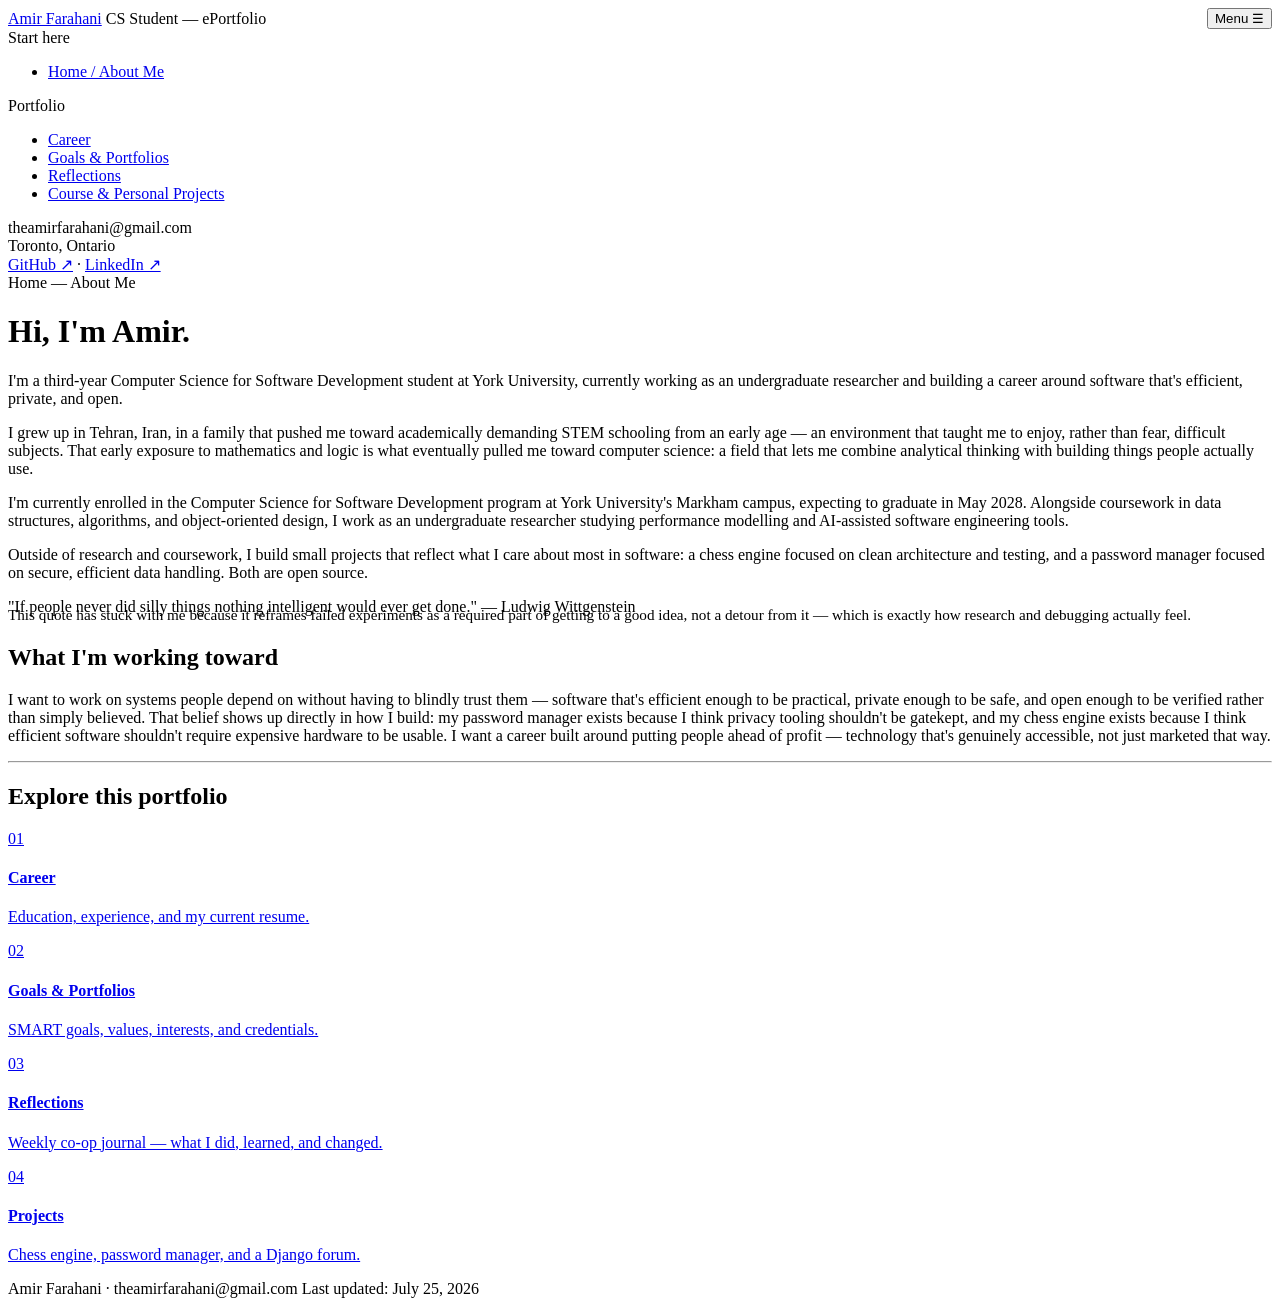
==== index.html @ 23801b18 "Add files via upload" ====
<!DOCTYPE html>
<html lang="en">
<head>
<meta charset="UTF-8">
<meta name="viewport" content="width=device-width, initial-scale=1.0">
<title>Amir Farahani — ePortfolio</title>
<meta name="description" content="ePortfolio of Amirhossein (Amir) Hassankhani Farahani, Computer Science student at York University.">
<link rel="stylesheet" href="css/style.css">
</head>
<body>
<div class="shell">

  <aside class="sidebar">
    <div style="display:flex; align-items:center; justify-content:space-between; width:100%;">
      <div>
        <a href="index.html" class="brand">Amir Farahani</a>
        <span class="brand-tag">CS Student — ePortfolio</span>
      </div>
      <button class="mobile-bar" aria-label="Toggle navigation">Menu ☰</button>
    </div>

    <nav class="site-nav" aria-label="Main navigation">
      <span class="nav-group-label">Start here</span>
      <ul>
        <li><a href="index.html">Home / About Me</a></li>
      </ul>
      <span class="nav-group-label">Portfolio</span>
      <ul>
        <li><a href="career.html">Career</a></li>
        <li><a href="goals.html">Goals &amp; Portfolios</a></li>
        <li><a href="reflections.html">Reflections</a></li>
        <li><a href="projects.html">Course &amp; Personal Projects</a></li>
      </ul>
    </nav>

    <div class="sidebar-footer">
      theamirfarahani@gmail.com<br>
      Toronto, Ontario<br>
      <a href="https://github.com/" target="_blank" rel="noopener">GitHub ↗</a> ·
      <a href="#" target="_blank" rel="noopener">LinkedIn ↗</a>
    </div>
  </aside>

  <main>
    <div class="page">
      <span class="eyebrow">Home — About Me</span>
      <h1>Hi, I'm Amir.</h1>
      <p class="lede">I'm a third-year Computer Science for Software Development student at York University, currently working as an undergraduate researcher and building a career around software that's efficient, private, and open.</p>

      <div class="card">
        <p>I grew up in Tehran, Iran, in a family that pushed me toward academically demanding STEM schooling from an early age — an environment that taught me to enjoy, rather than fear, difficult subjects. That early exposure to mathematics and logic is what eventually pulled me toward computer science: a field that lets me combine analytical thinking with building things people actually use.</p>
        <p>I'm currently enrolled in the Computer Science for Software Development program at York University's Markham campus, expecting to graduate in May 2028. Alongside coursework in data structures, algorithms, and object-oriented design, I work as an undergraduate researcher studying performance modelling and AI-assisted software engineering tools.</p>
        <p>Outside of research and coursework, I build small projects that reflect what I care about most in software: a chess engine focused on clean architecture and testing, and a password manager focused on secure, efficient data handling. Both are open source.</p>
      </div>

      <div class="quote-block">
        "If people never did silly things nothing intelligent would ever get done." — Ludwig Wittgenstein
      </div>
      <p style="margin-top:-0.6rem; color:var(--ink-soft); font-size:0.95rem;">This quote has stuck with me because it reframes failed experiments as a required part of getting to a good idea, not a detour from it — which is exactly how research and debugging actually feel.</p>

      <h2>What I'm working toward</h2>
      <p>I want to work on systems people depend on without having to blindly trust them — software that's efficient enough to be practical, private enough to be safe, and open enough to be verified rather than simply believed. That belief shows up directly in how I build: my password manager exists because I think privacy tooling shouldn't be gatekept, and my chess engine exists because I think efficient software shouldn't require expensive hardware to be usable. I want a career built around putting people ahead of profit — technology that's genuinely accessible, not just marketed that way.</p>

      <hr class="divider">

      <h2>Explore this portfolio</h2>
      <div class="toc-grid">
        <a href="career.html" class="toc-card">
          <span class="toc-num">01</span>
          <h4>Career</h4>
          <p>Education, experience, and my current resume.</p>
        </a>
        <a href="goals.html" class="toc-card">
          <span class="toc-num">02</span>
          <h4>Goals &amp; Portfolios</h4>
          <p>SMART goals, values, interests, and credentials.</p>
        </a>
        <a href="reflections.html" class="toc-card">
          <span class="toc-num">03</span>
          <h4>Reflections</h4>
          <p>Weekly co-op journal — what I did, learned, and changed.</p>
        </a>
        <a href="projects.html" class="toc-card">
          <span class="toc-num">04</span>
          <h4>Projects</h4>
          <p>Chess engine, password manager, and a Django forum.</p>
        </a>
      </div>
    </div>

    <footer class="page-footer">
      <span>Amir Farahani · theamirfarahani@gmail.com</span>
      <span>Last updated: July 25, 2026</span>
    </footer>
  </main>
</div>
<script src="js/main.js"></script>
</body>
</html>
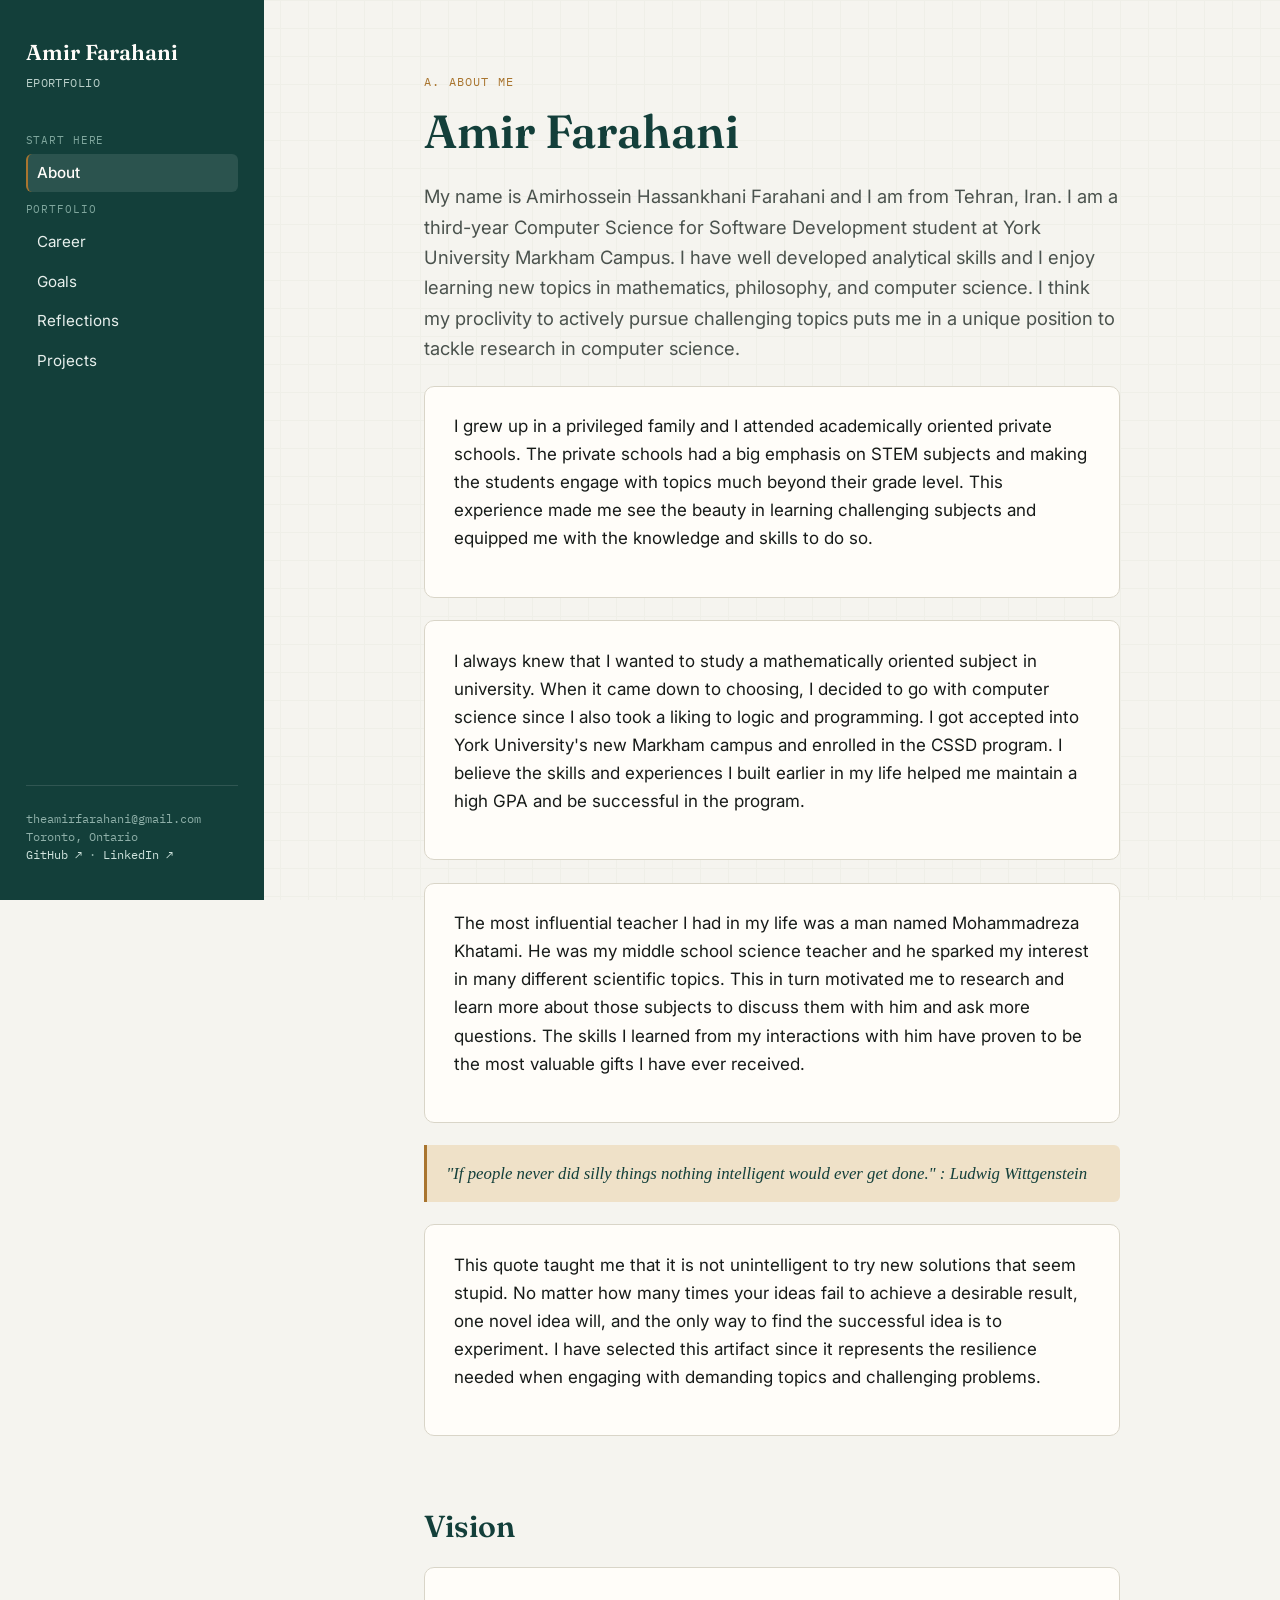
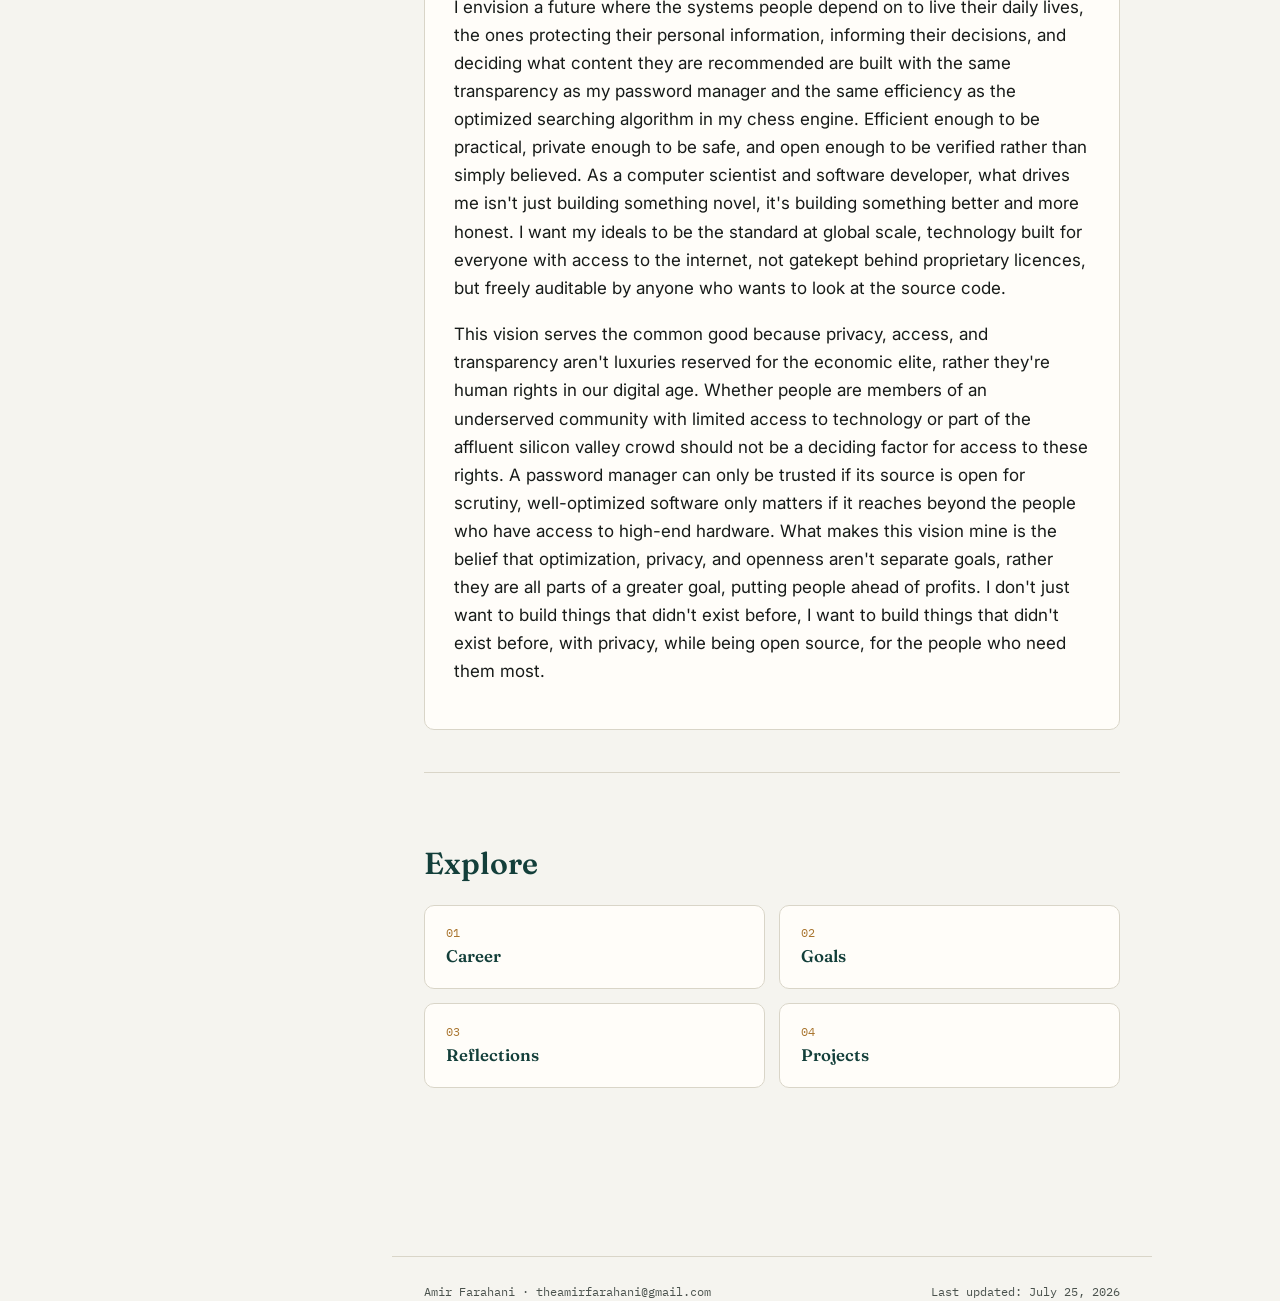
==== commit 53f8c774: "Update title and content in index.html" ====
--- a/index.html
+++ b/index.html
@@ -3,36 +3,36 @@
 <head>
 <meta charset="UTF-8">
 <meta name="viewport" content="width=device-width, initial-scale=1.0">
-<title>Amir Farahani — ePortfolio</title>
+<title>Amir Farahani : ePortfolio</title>
 <meta name="description" content="ePortfolio of Amirhossein (Amir) Hassankhani Farahani, Computer Science student at York University.">
 <link rel="stylesheet" href="css/style.css">
 </head>
 <body>
 <div class="shell">
-
+ 
   <aside class="sidebar">
     <div style="display:flex; align-items:center; justify-content:space-between; width:100%;">
       <div>
         <a href="index.html" class="brand">Amir Farahani</a>
-        <span class="brand-tag">CS Student — ePortfolio</span>
+        <span class="brand-tag">ePortfolio</span>
       </div>
       <button class="mobile-bar" aria-label="Toggle navigation">Menu ☰</button>
     </div>
-
+ 
     <nav class="site-nav" aria-label="Main navigation">
       <span class="nav-group-label">Start here</span>
       <ul>
-        <li><a href="index.html">Home / About Me</a></li>
+        <li><a href="index.html">About</a></li>
       </ul>
       <span class="nav-group-label">Portfolio</span>
       <ul>
         <li><a href="career.html">Career</a></li>
-        <li><a href="goals.html">Goals &amp; Portfolios</a></li>
+        <li><a href="goals.html">Goals</a></li>
         <li><a href="reflections.html">Reflections</a></li>
-        <li><a href="projects.html">Course &amp; Personal Projects</a></li>
+        <li><a href="projects.html">Projects</a></li>
       </ul>
     </nav>
-
+ 
     <div class="sidebar-footer">
       theamirfarahani@gmail.com<br>
       Toronto, Ontario<br>
@@ -40,54 +40,61 @@
       <a href="#" target="_blank" rel="noopener">LinkedIn ↗</a>
     </div>
   </aside>
-
+ 
   <main>
     <div class="page">
-      <span class="eyebrow">Home — About Me</span>
-      <h1>Hi, I'm Amir.</h1>
-      <p class="lede">I'm a third-year Computer Science for Software Development student at York University, currently working as an undergraduate researcher and building a career around software that's efficient, private, and open.</p>
-
+      <span class="eyebrow">A. About Me</span>
+      <h1>Amir Farahani</h1>
+      <p class="lede">My name is Amirhossein Hassankhani Farahani and I am from Tehran, Iran. I am a third-year Computer Science for Software Development student at York University Markham Campus. I have well developed analytical skills and I enjoy learning new topics in mathematics, philosophy, and computer science. I think my proclivity to actively pursue challenging topics puts me in a unique position to tackle research in computer science.</p>
+ 
       <div class="card">
-        <p>I grew up in Tehran, Iran, in a family that pushed me toward academically demanding STEM schooling from an early age — an environment that taught me to enjoy, rather than fear, difficult subjects. That early exposure to mathematics and logic is what eventually pulled me toward computer science: a field that lets me combine analytical thinking with building things people actually use.</p>
-        <p>I'm currently enrolled in the Computer Science for Software Development program at York University's Markham campus, expecting to graduate in May 2028. Alongside coursework in data structures, algorithms, and object-oriented design, I work as an undergraduate researcher studying performance modelling and AI-assisted software engineering tools.</p>
-        <p>Outside of research and coursework, I build small projects that reflect what I care about most in software: a chess engine focused on clean architecture and testing, and a password manager focused on secure, efficient data handling. Both are open source.</p>
+        <p>I grew up in a privileged family and I attended academically oriented private schools. The private schools had a big emphasis on STEM subjects and making the students engage with topics much beyond their grade level. This experience made me see the beauty in learning challenging subjects and equipped me with the knowledge and skills to do so.</p>
       </div>
-
+ 
+      <div class="card">
+        <p>I always knew that I wanted to study a mathematically oriented subject in university. When it came down to choosing, I decided to go with computer science since I also took a liking to logic and programming. I got accepted into York University's new Markham campus and enrolled in the CSSD program. I believe the skills and experiences I built earlier in my life helped me maintain a high GPA and be successful in the program.</p>
+      </div>
+ 
+      <div class="card">
+        <p>The most influential teacher I had in my life was a man named Mohammadreza Khatami. He was my middle school science teacher and he sparked my interest in many different scientific topics. This in turn motivated me to research and learn more about those subjects to discuss them with him and ask more questions. The skills I learned from my interactions with him have proven to be the most valuable gifts I have ever received.</p>
+      </div>
+ 
       <div class="quote-block">
-        "If people never did silly things nothing intelligent would ever get done." — Ludwig Wittgenstein
+        "If people never did silly things nothing intelligent would ever get done." : Ludwig Wittgenstein
       </div>
-      <p style="margin-top:-0.6rem; color:var(--ink-soft); font-size:0.95rem;">This quote has stuck with me because it reframes failed experiments as a required part of getting to a good idea, not a detour from it — which is exactly how research and debugging actually feel.</p>
-
-      <h2>What I'm working toward</h2>
-      <p>I want to work on systems people depend on without having to blindly trust them — software that's efficient enough to be practical, private enough to be safe, and open enough to be verified rather than simply believed. That belief shows up directly in how I build: my password manager exists because I think privacy tooling shouldn't be gatekept, and my chess engine exists because I think efficient software shouldn't require expensive hardware to be usable. I want a career built around putting people ahead of profit — technology that's genuinely accessible, not just marketed that way.</p>
-
+      <div class="card">
+        <p>This quote taught me that it is not unintelligent to try new solutions that seem stupid. No matter how many times your ideas fail to achieve a desirable result, one novel idea will, and the only way to find the successful idea is to experiment. I have selected this artifact since it represents the resilience needed when engaging with demanding topics and challenging problems.</p>
+      </div>
+ 
+      <h2>Vision</h2>
+      <div class="card">
+        <p>I envision a future where the systems people depend on to live their daily lives, the ones protecting their personal information, informing their decisions, and deciding what content they are recommended are built with the same transparency as my password manager and the same efficiency as the optimized searching algorithm in my chess engine. Efficient enough to be practical, private enough to be safe, and open enough to be verified rather than simply believed. As a computer scientist and software developer, what drives me isn't just building something novel, it's building something better and more honest. I want my ideals to be the standard at global scale, technology built for everyone with access to the internet, not gatekept behind proprietary licences, but freely auditable by anyone who wants to look at the source code.</p>
+        <p>This vision serves the common good because privacy, access, and transparency aren't luxuries reserved for the economic elite, rather they're human rights in our digital age. Whether people are members of an underserved community with limited access to technology or part of the affluent silicon valley crowd should not be a deciding factor for access to these rights. A password manager can only be trusted if its source is open for scrutiny, well-optimized software only matters if it reaches beyond the people who have access to high-end hardware. What makes this vision mine is the belief that optimization, privacy, and openness aren't separate goals, rather they are all parts of a greater goal, putting people ahead of profits. I don't just want to build things that didn't exist before, I want to build things that didn't exist before, with privacy, while being open source, for the people who need them most.</p>
+      </div>
+ 
       <hr class="divider">
-
-      <h2>Explore this portfolio</h2>
+ 
+      <h2>Explore</h2>
       <div class="toc-grid">
         <a href="career.html" class="toc-card">
           <span class="toc-num">01</span>
           <h4>Career</h4>
-          <p>Education, experience, and my current resume.</p>
         </a>
         <a href="goals.html" class="toc-card">
           <span class="toc-num">02</span>
-          <h4>Goals &amp; Portfolios</h4>
-          <p>SMART goals, values, interests, and credentials.</p>
+          <h4>Goals</h4>
         </a>
         <a href="reflections.html" class="toc-card">
           <span class="toc-num">03</span>
           <h4>Reflections</h4>
-          <p>Weekly co-op journal — what I did, learned, and changed.</p>
         </a>
         <a href="projects.html" class="toc-card">
           <span class="toc-num">04</span>
           <h4>Projects</h4>
-          <p>Chess engine, password manager, and a Django forum.</p>
         </a>
       </div>
     </div>
-
+ 
     <footer class="page-footer">
       <span>Amir Farahani · theamirfarahani@gmail.com</span>
       <span>Last updated: July 25, 2026</span>
--- a/css/style.css
+++ b/css/style.css
@@ -0,0 +1,495 @@
+/* =========================================================
+   Amir Farahani — ePortfolio
+   Design tokens: "lab notebook" system — cool paper ground,
+   petrol-teal ink accent, brass tags for competency labels.
+   ========================================================= */
+
+@import url('https://fonts.googleapis.com/css2?family=Fraunces:opsz,wght@9..144,400;9..144,500;9..144,600;9..144,700&family=Inter:wght@400;500;600;700&family=IBM+Plex+Mono:wght@400;500;600&display=swap');
+
+:root {
+  --paper: #F5F4EF;
+  --paper-alt: #ECEAE1;
+  --ink: #171B19;
+  --ink-soft: #4A524D;
+  --line: #D9D5C8;
+  --teal: #1F5C55;
+  --teal-deep: #133F3A;
+  --brass: #A9752F;
+  --brass-soft: #EFE1C8;
+  --white: #FFFDF9;
+
+  --font-display: 'Fraunces', serif;
+  --font-body: 'Inter', system-ui, sans-serif;
+  --font-mono: 'IBM Plex Mono', monospace;
+
+  --sidebar-w: 264px;
+  --content-max: 760px;
+}
+
+* { box-sizing: border-box; }
+
+html { scroll-behavior: smooth; }
+
+body {
+  margin: 0;
+  background: var(--paper);
+  color: var(--ink);
+  font-family: var(--font-body);
+  font-size: 17px;
+  line-height: 1.65;
+  -webkit-font-smoothing: antialiased;
+}
+
+/* Subtle graph-paper texture on the page background */
+body::before {
+  content: "";
+  position: fixed;
+  inset: 0;
+  pointer-events: none;
+  z-index: 0;
+  background-image:
+    linear-gradient(var(--line) 1px, transparent 1px),
+    linear-gradient(90deg, var(--line) 1px, transparent 1px);
+  background-size: 28px 28px;
+  opacity: 0.18;
+}
+
+a { color: var(--teal); text-decoration: none; }
+a:hover { text-decoration: underline; text-underline-offset: 3px; }
+a:focus-visible, button:focus-visible, summary:focus-visible {
+  outline: 2px solid var(--teal);
+  outline-offset: 3px;
+}
+
+h1, h2, h3, h4 {
+  font-family: var(--font-display);
+  color: var(--teal-deep);
+  line-height: 1.15;
+  margin: 0 0 0.5em;
+  font-weight: 600;
+}
+
+h1 { font-size: clamp(2.1rem, 4vw, 2.9rem); }
+h2 { font-size: clamp(1.5rem, 2.6vw, 1.9rem); margin-top: 2.4em; }
+h3 { font-size: 1.2rem; margin-top: 1.8em; }
+
+p { margin: 0 0 1.1em; color: var(--ink); }
+.lede { font-size: 1.15rem; color: var(--ink-soft); }
+
+/* ---------- Layout shell ---------- */
+.shell {
+  position: relative;
+  z-index: 1;
+  display: flex;
+  min-height: 100vh;
+}
+
+.sidebar {
+  width: var(--sidebar-w);
+  flex-shrink: 0;
+  background: var(--teal-deep);
+  color: var(--white);
+  padding: 2.2rem 1.6rem;
+  position: sticky;
+  top: 0;
+  height: 100vh;
+  overflow-y: auto;
+  display: flex;
+  flex-direction: column;
+}
+
+.brand {
+  display: block;
+  font-family: var(--font-display);
+  font-size: 1.35rem;
+  font-weight: 600;
+  color: var(--white);
+  margin-bottom: 0.15rem;
+}
+
+.brand:hover { text-decoration: none; opacity: 0.9; }
+
+.brand-tag {
+  font-family: var(--font-mono);
+  font-size: 0.72rem;
+  letter-spacing: 0.04em;
+  color: #B9CFC9;
+  text-transform: uppercase;
+  margin-bottom: 2rem;
+  display: block;
+}
+
+.nav-group-label {
+  font-family: var(--font-mono);
+  font-size: 0.68rem;
+  letter-spacing: 0.08em;
+  text-transform: uppercase;
+  color: #7FA69D;
+  margin: 1.3rem 0 0.5rem;
+}
+
+nav.site-nav ul {
+  list-style: none;
+  margin: 0;
+  padding: 0;
+}
+
+nav.site-nav a {
+  display: block;
+  color: #E7EFEC;
+  padding: 0.4rem 0.6rem;
+  margin: 0.1rem 0;
+  border-radius: 6px;
+  font-size: 0.95rem;
+  border-left: 2px solid transparent;
+}
+
+nav.site-nav a:hover {
+  background: rgba(255,255,255,0.06);
+  text-decoration: none;
+}
+
+nav.site-nav a.active {
+  background: rgba(255,255,255,0.1);
+  border-left: 2px solid var(--brass);
+  color: var(--white);
+  font-weight: 500;
+}
+
+.sidebar-footer {
+  margin-top: auto;
+  padding-top: 1.5rem;
+  border-top: 1px solid rgba(255,255,255,0.12);
+  font-family: var(--font-mono);
+  font-size: 0.72rem;
+  color: #8FB0A9;
+  line-height: 1.6;
+}
+
+.sidebar-footer a { color: #CFE3DD; }
+
+.mobile-bar {
+  display: none;
+}
+
+main {
+  flex: 1;
+  position: relative;
+  z-index: 1;
+  min-width: 0;
+}
+
+.page {
+  max-width: var(--content-max);
+  margin: 0 auto;
+  padding: 4.5rem 2rem 5rem;
+}
+
+.eyebrow {
+  font-family: var(--font-mono);
+  font-size: 0.75rem;
+  letter-spacing: 0.1em;
+  text-transform: uppercase;
+  color: var(--brass);
+  margin-bottom: 0.8rem;
+  display: block;
+}
+
+/* ---------- Cards / sections ---------- */
+.card {
+  background: var(--white);
+  border: 1px solid var(--line);
+  border-radius: 10px;
+  padding: 1.6rem 1.8rem;
+  margin: 1.4rem 0;
+}
+
+.card-alt { background: var(--paper-alt); }
+
+.divider {
+  border: none;
+  border-top: 1px solid var(--line);
+  margin: 2.6rem 0;
+}
+
+/* ---------- Competency tags (signature element) ---------- */
+.tag-row {
+  display: flex;
+  flex-wrap: wrap;
+  gap: 0.4rem;
+  margin: 0.7rem 0 1rem;
+}
+
+.tag {
+  font-family: var(--font-mono);
+  font-size: 0.72rem;
+  letter-spacing: 0.02em;
+  color: var(--teal-deep);
+  background: var(--brass-soft);
+  border: 1px solid #DCC496;
+  border-radius: 999px;
+  padding: 0.22rem 0.65rem 0.22rem 0.5rem;
+  display: inline-flex;
+  align-items: center;
+  gap: 0.35rem;
+  white-space: nowrap;
+}
+
+.tag::before {
+  content: "";
+  width: 6px;
+  height: 6px;
+  border-radius: 50%;
+  background: var(--brass);
+  display: inline-block;
+}
+
+/* ---------- TOC on home page ---------- */
+.toc-grid {
+  display: grid;
+  grid-template-columns: 1fr 1fr;
+  gap: 0.9rem;
+  margin: 1.5rem 0 2.5rem;
+}
+
+.toc-card {
+  display: block;
+  background: var(--white);
+  border: 1px solid var(--line);
+  border-radius: 10px;
+  padding: 1.1rem 1.3rem;
+  transition: border-color 0.15s ease, transform 0.15s ease;
+}
+
+.toc-card:hover {
+  border-color: var(--teal);
+  transform: translateY(-2px);
+  text-decoration: none;
+}
+
+.toc-card .toc-num {
+  font-family: var(--font-mono);
+  font-size: 0.72rem;
+  color: var(--brass);
+  display: block;
+  margin-bottom: 0.3rem;
+}
+
+.toc-card h4 {
+  margin: 0 0 0.25rem;
+  font-family: var(--font-display);
+  color: var(--teal-deep);
+  font-size: 1.05rem;
+}
+
+.toc-card p {
+  margin: 0;
+  font-size: 0.9rem;
+  color: var(--ink-soft);
+}
+
+/* ---------- Reflection blocks (Retell / Relate / Reflect) ---------- */
+.reflect-block {
+  display: grid;
+  grid-template-columns: 110px 1fr;
+  gap: 0.2rem 1rem;
+  margin: 0.9rem 0;
+  padding: 0.7rem 0;
+  border-top: 1px dashed var(--line);
+}
+
+.reflect-block:first-of-type { border-top: none; }
+
+.reflect-label {
+  font-family: var(--font-mono);
+  font-size: 0.72rem;
+  text-transform: uppercase;
+  letter-spacing: 0.05em;
+  color: var(--teal);
+  padding-top: 0.15rem;
+}
+
+.reflect-block p { margin: 0; }
+
+/* ---------- Timeline (journal weeks) ---------- */
+.week-entry {
+  position: relative;
+  padding-left: 1.6rem;
+  margin-bottom: 2.2rem;
+}
+
+.week-entry::before {
+  content: "";
+  position: absolute;
+  left: 0;
+  top: 0.4rem;
+  width: 9px;
+  height: 9px;
+  border-radius: 50%;
+  background: var(--teal);
+}
+
+.week-entry::after {
+  content: "";
+  position: absolute;
+  left: 4px;
+  top: 0.9rem;
+  bottom: -2.2rem;
+  width: 1px;
+  background: var(--line);
+}
+
+.week-entry:last-child::after { display: none; }
+
+.week-label {
+  font-family: var(--font-mono);
+  font-size: 0.8rem;
+  color: var(--teal-deep);
+  font-weight: 600;
+  margin-bottom: 0.4rem;
+  display: block;
+}
+
+/* ---------- Misc content blocks ---------- */
+.pill-list {
+  list-style: none;
+  padding: 0;
+  margin: 0;
+}
+
+.pill-list li {
+  padding: 0.35rem 0;
+  border-bottom: 1px solid var(--line);
+}
+.pill-list li:last-child { border-bottom: none; }
+
+table.meta-table {
+  width: 100%;
+  border-collapse: collapse;
+  font-size: 0.95rem;
+  margin: 1rem 0;
+}
+
+table.meta-table td {
+  padding: 0.45rem 0.6rem;
+  border-bottom: 1px solid var(--line);
+  vertical-align: top;
+}
+
+table.meta-table td:first-child {
+  font-family: var(--font-mono);
+  font-size: 0.78rem;
+  color: var(--ink-soft);
+  width: 34%;
+  white-space: nowrap;
+}
+
+.quote-block {
+  border-left: 3px solid var(--brass);
+  background: var(--brass-soft);
+  padding: 0.9rem 1.2rem;
+  margin: 1.4rem 0;
+  font-family: var(--font-display);
+  font-style: italic;
+  color: var(--teal-deep);
+  font-size: 1.05rem;
+  border-radius: 0 6px 6px 0;
+}
+
+.btn {
+  display: inline-flex;
+  align-items: center;
+  gap: 0.5rem;
+  font-family: var(--font-mono);
+  font-size: 0.85rem;
+  background: var(--teal);
+  color: var(--white) !important;
+  padding: 0.6rem 1.1rem;
+  border-radius: 6px;
+  text-decoration: none !important;
+  border: 1px solid var(--teal-deep);
+}
+
+.btn:hover { background: var(--teal-deep); }
+
+.btn-outline {
+  background: transparent;
+  color: var(--teal) !important;
+  border: 1px solid var(--teal);
+}
+.btn-outline:hover { background: var(--paper-alt); }
+
+.project-card h3 { margin-top: 0; }
+.project-links {
+  font-family: var(--font-mono);
+  font-size: 0.82rem;
+  margin-top: 0.6rem;
+}
+
+footer.page-footer {
+  max-width: var(--content-max);
+  margin: 3rem auto 0;
+  padding: 1.5rem 2rem 0;
+  border-top: 1px solid var(--line);
+  font-family: var(--font-mono);
+  font-size: 0.78rem;
+  color: var(--ink-soft);
+  display: flex;
+  justify-content: space-between;
+  flex-wrap: wrap;
+  gap: 0.5rem;
+}
+
+/* ---------- Responsive ---------- */
+@media (max-width: 860px) {
+  .shell { flex-direction: column; }
+
+  .sidebar {
+    position: sticky;
+    top: 0;
+    width: 100%;
+    height: auto;
+    flex-direction: row;
+    align-items: center;
+    justify-content: space-between;
+    padding: 1rem 1.2rem;
+    z-index: 20;
+  }
+
+  .sidebar .brand-tag,
+  .sidebar .nav-group-label,
+  .sidebar-footer { display: none; }
+
+  nav.site-nav {
+    display: none;
+    position: absolute;
+    top: 100%;
+    left: 0;
+    right: 0;
+    background: var(--teal-deep);
+    padding: 0.5rem 1.2rem 1.2rem;
+  }
+
+  nav.site-nav.open { display: block; }
+
+  .mobile-bar {
+    display: block;
+    background: transparent;
+    border: 1px solid rgba(255,255,255,0.3);
+    color: var(--white);
+    font-family: var(--font-mono);
+    font-size: 0.85rem;
+    padding: 0.4rem 0.7rem;
+    border-radius: 6px;
+    cursor: pointer;
+  }
+
+  .toc-grid { grid-template-columns: 1fr; }
+  .reflect-block { grid-template-columns: 1fr; }
+  .page { padding: 3rem 1.3rem 4rem; }
+}
+
+@media (prefers-reduced-motion: reduce) {
+  html { scroll-behavior: auto; }
+  .toc-card { transition: none; }
+}
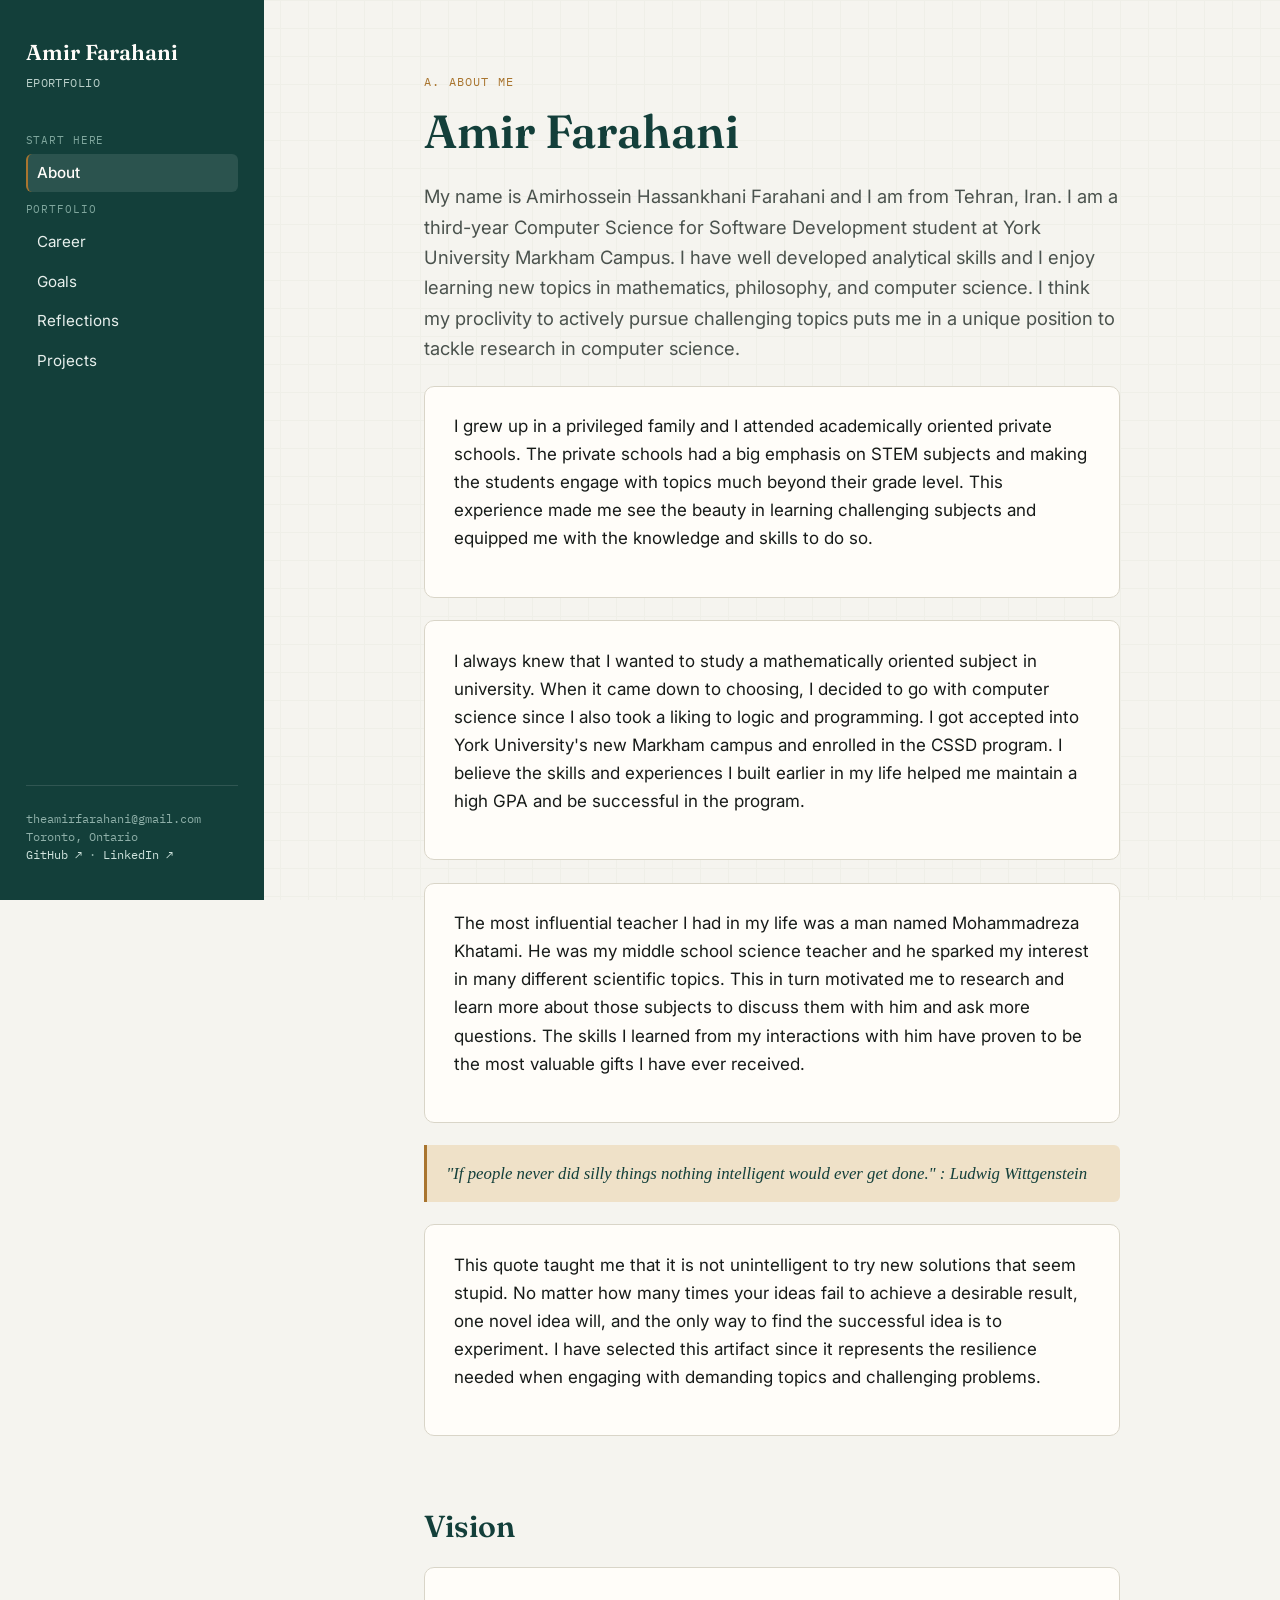
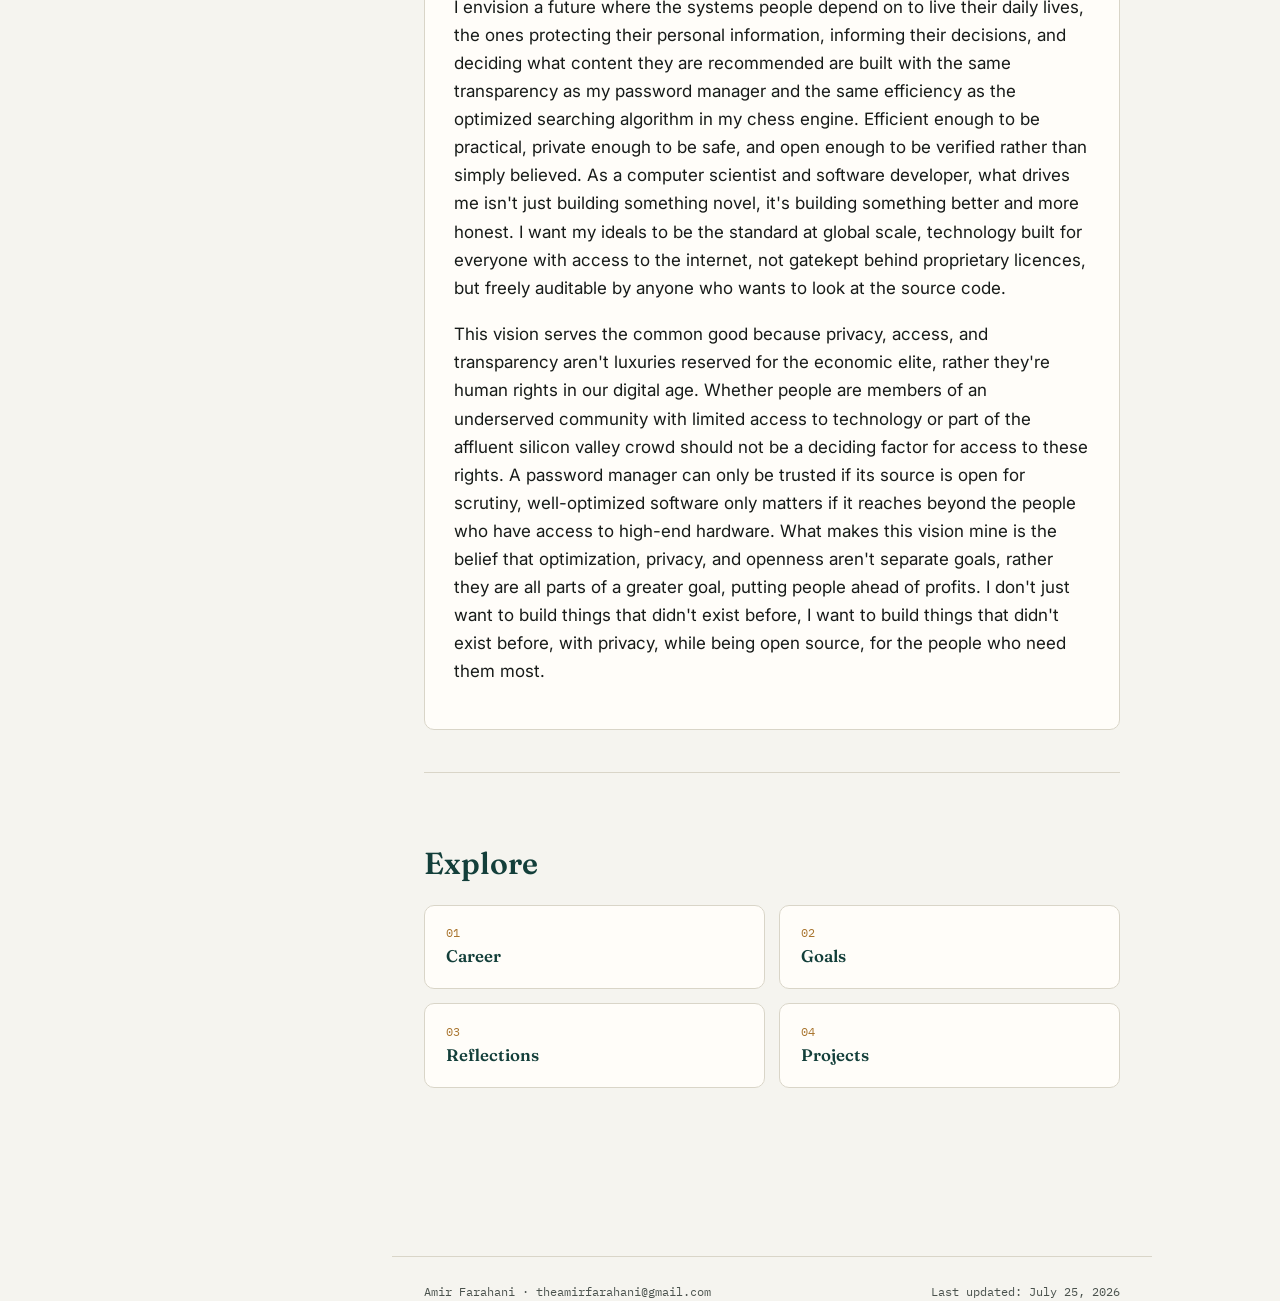
==== commit a93f128c: "Add files via upload" ====
--- a/index.html
+++ b/index.html
@@ -9,7 +9,7 @@
 </head>
 <body>
 <div class="shell">
- 
+
   <aside class="sidebar">
     <div style="display:flex; align-items:center; justify-content:space-between; width:100%;">
       <div>
@@ -18,7 +18,7 @@
       </div>
       <button class="mobile-bar" aria-label="Toggle navigation">Menu ☰</button>
     </div>
- 
+
     <nav class="site-nav" aria-label="Main navigation">
       <span class="nav-group-label">Start here</span>
       <ul>
@@ -32,48 +32,48 @@
         <li><a href="projects.html">Projects</a></li>
       </ul>
     </nav>
- 
+
     <div class="sidebar-footer">
       theamirfarahani@gmail.com<br>
       Toronto, Ontario<br>
-      <a href="https://github.com/" target="_blank" rel="noopener">GitHub ↗</a> ·
-      <a href="#" target="_blank" rel="noopener">LinkedIn ↗</a>
+      <a href="https://github.com/TheOnlyAmirFarahani" target="_blank" rel="noopener">GitHub ↗</a> ·
+      <a href="https://www.linkedin.com/in/amir-farahani-758118280/" target="_blank" rel="noopener">LinkedIn ↗</a>
     </div>
   </aside>
- 
+
   <main>
     <div class="page">
       <span class="eyebrow">A. About Me</span>
       <h1>Amir Farahani</h1>
       <p class="lede">My name is Amirhossein Hassankhani Farahani and I am from Tehran, Iran. I am a third-year Computer Science for Software Development student at York University Markham Campus. I have well developed analytical skills and I enjoy learning new topics in mathematics, philosophy, and computer science. I think my proclivity to actively pursue challenging topics puts me in a unique position to tackle research in computer science.</p>
- 
+
       <div class="card">
         <p>I grew up in a privileged family and I attended academically oriented private schools. The private schools had a big emphasis on STEM subjects and making the students engage with topics much beyond their grade level. This experience made me see the beauty in learning challenging subjects and equipped me with the knowledge and skills to do so.</p>
       </div>
- 
+
       <div class="card">
         <p>I always knew that I wanted to study a mathematically oriented subject in university. When it came down to choosing, I decided to go with computer science since I also took a liking to logic and programming. I got accepted into York University's new Markham campus and enrolled in the CSSD program. I believe the skills and experiences I built earlier in my life helped me maintain a high GPA and be successful in the program.</p>
       </div>
- 
+
       <div class="card">
         <p>The most influential teacher I had in my life was a man named Mohammadreza Khatami. He was my middle school science teacher and he sparked my interest in many different scientific topics. This in turn motivated me to research and learn more about those subjects to discuss them with him and ask more questions. The skills I learned from my interactions with him have proven to be the most valuable gifts I have ever received.</p>
       </div>
- 
+
       <div class="quote-block">
         "If people never did silly things nothing intelligent would ever get done." : Ludwig Wittgenstein
       </div>
       <div class="card">
         <p>This quote taught me that it is not unintelligent to try new solutions that seem stupid. No matter how many times your ideas fail to achieve a desirable result, one novel idea will, and the only way to find the successful idea is to experiment. I have selected this artifact since it represents the resilience needed when engaging with demanding topics and challenging problems.</p>
       </div>
- 
+
       <h2>Vision</h2>
       <div class="card">
         <p>I envision a future where the systems people depend on to live their daily lives, the ones protecting their personal information, informing their decisions, and deciding what content they are recommended are built with the same transparency as my password manager and the same efficiency as the optimized searching algorithm in my chess engine. Efficient enough to be practical, private enough to be safe, and open enough to be verified rather than simply believed. As a computer scientist and software developer, what drives me isn't just building something novel, it's building something better and more honest. I want my ideals to be the standard at global scale, technology built for everyone with access to the internet, not gatekept behind proprietary licences, but freely auditable by anyone who wants to look at the source code.</p>
         <p>This vision serves the common good because privacy, access, and transparency aren't luxuries reserved for the economic elite, rather they're human rights in our digital age. Whether people are members of an underserved community with limited access to technology or part of the affluent silicon valley crowd should not be a deciding factor for access to these rights. A password manager can only be trusted if its source is open for scrutiny, well-optimized software only matters if it reaches beyond the people who have access to high-end hardware. What makes this vision mine is the belief that optimization, privacy, and openness aren't separate goals, rather they are all parts of a greater goal, putting people ahead of profits. I don't just want to build things that didn't exist before, I want to build things that didn't exist before, with privacy, while being open source, for the people who need them most.</p>
       </div>
- 
+
       <hr class="divider">
- 
+
       <h2>Explore</h2>
       <div class="toc-grid">
         <a href="career.html" class="toc-card">
@@ -94,7 +94,7 @@
         </a>
       </div>
     </div>
- 
+
     <footer class="page-footer">
       <span>Amir Farahani · theamirfarahani@gmail.com</span>
       <span>Last updated: July 25, 2026</span>
